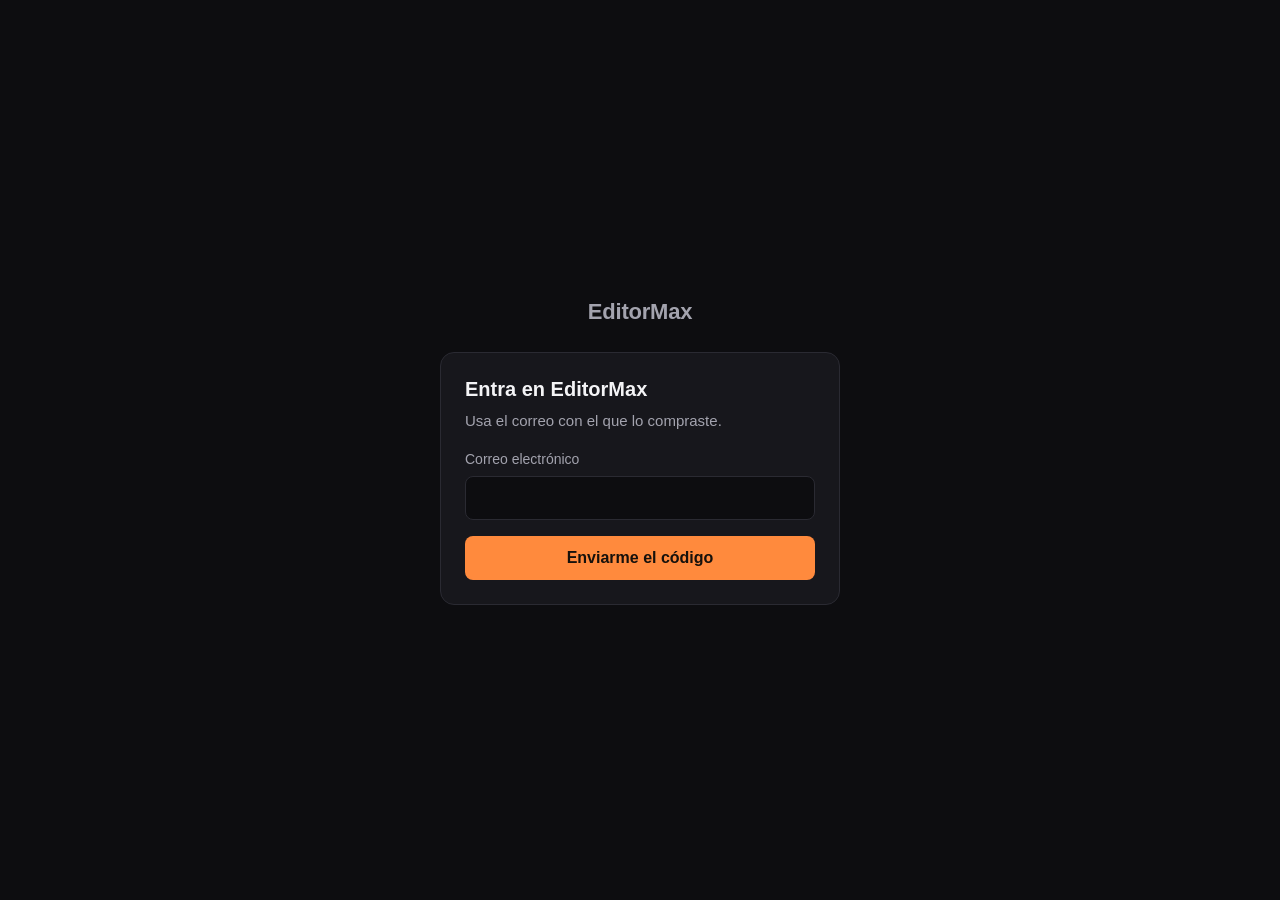
==== index.html @ 07908c7b "Página de entrada de EditorMax" ====
<!doctype html>
<html lang="es">
<head>
  <meta charset="utf-8">
  <meta name="viewport" content="width=device-width, initial-scale=1">
  <meta name="robots" content="noindex">
  <meta http-equiv="Content-Security-Policy" content="default-src 'none'; script-src 'self'; style-src 'self'; connect-src https://*.supabase.co; form-action 'none'; base-uri 'none'">
  <title>EditorMax · Entrar</title>
  <link rel="stylesheet" href="estilo.css">
</head>
<body>
<main>
  <p class="marca">EditorMax</p>

  <section id="cargando"><p role="status">Un momento…</p></section>

  <section id="correo" hidden>
    <h1>Entra en EditorMax</h1>
    <p>Usa el correo con el que lo compraste.</p>
    <form id="form-correo">
      <label for="email">Correo electrónico</label>
      <input id="email" type="email" autocomplete="email" required>
      <button id="enviar" type="submit">Enviarme el código</button>
    </form>
  </section>

  <section id="enviado" hidden>
    <h1>Revisa tu correo</h1>
    <p>Si <strong id="enviado-a"></strong> tiene acceso, te hemos enviado un código. Escríbelo aquí.</p>
    <form id="form-codigo">
      <label for="codigo">Código</label>
      <input id="codigo" type="text" inputmode="numeric" autocomplete="one-time-code" required>
      <button id="entrar-codigo" type="submit">Entrar</button>
    </form>
    <p id="codigo-error" class="aviso" role="alert" hidden></p>
  </section>

  <section id="autorizar" hidden>
    <h1>Autorizar <span id="app-nombre"></span></h1>
    <p>Conectará EditorMax con la cuenta <strong id="cuenta"></strong>.</p>
    <button id="autorizar-si" type="button">Autorizar</button>
    <button id="autorizar-no" class="secundario" type="button">Cancelar</button>
    <button id="cambiar" class="enlace" type="button">Usar otra cuenta</button>
  </section>

  <section id="listo" hidden>
    <h1>Ya estás dentro</h1>
    <p>Vuelve a Claude Code para seguir.</p>
  </section>

  <section id="error" hidden>
    <h1>No se ha podido conectar</h1>
    <p id="error-texto" role="alert"></p>
  </section>
</main>
<script src="vendor/supabase.js"></script>
<script src="config.js"></script>
<script src="app.js"></script>
</body>
</html>
---- estilo.css ----
:root { --fondo: #0d0d10; --panel: #17171c; --borde: #2a2a32; --texto: #f4f4f6; --suave: #a3a3ae; --acento: #ff8a3d; }
* { box-sizing: border-box; }
body { margin: 0; min-height: 100dvh; display: grid; place-items: center; padding: 24px 16px; background: var(--fondo); color: var(--texto); font: 16px/1.5 -apple-system, BlinkMacSystemFont, "Helvetica Neue", Arial, sans-serif; }
main { width: 100%; max-width: 400px; }
.marca { margin: 0 0 24px; text-align: center; font-size: 22px; font-weight: 700; letter-spacing: -.01em; }
section { background: var(--panel); border: 1px solid var(--borde); border-radius: 14px; padding: 24px; }
h1 { margin: 0 0 8px; font-size: 20px; line-height: 1.25; }
p { margin: 0 0 16px; color: var(--suave); font-size: 15px; }
p:last-child { margin-bottom: 0; }
strong { color: var(--texto); font-weight: 600; }
label { display: block; margin-bottom: 6px; font-size: 14px; color: var(--suave); }
input { width: 100%; padding: 12px; margin-bottom: 16px; border: 1px solid var(--borde); border-radius: 8px; background: var(--fondo); color: var(--texto); font-size: 16px; }
input:focus-visible, button:focus-visible { outline: 2px solid var(--acento); outline-offset: 2px; }
button { width: 100%; padding: 12px; border: 1px solid transparent; border-radius: 8px; background: var(--acento); color: #16110c; font-size: 16px; font-weight: 600; cursor: pointer; }
button:disabled { opacity: .6; cursor: default; }
button.secundario { margin-top: 8px; background: transparent; border-color: var(--borde); color: var(--texto); }
button.enlace { margin-top: 16px; padding: 0; background: none; color: var(--suave); font-size: 14px; font-weight: 400; text-decoration: underline; }
.aviso { padding: 12px; border: 1px solid var(--borde); border-radius: 8px; font-size: 14px; }
[hidden] { display: none !important; }
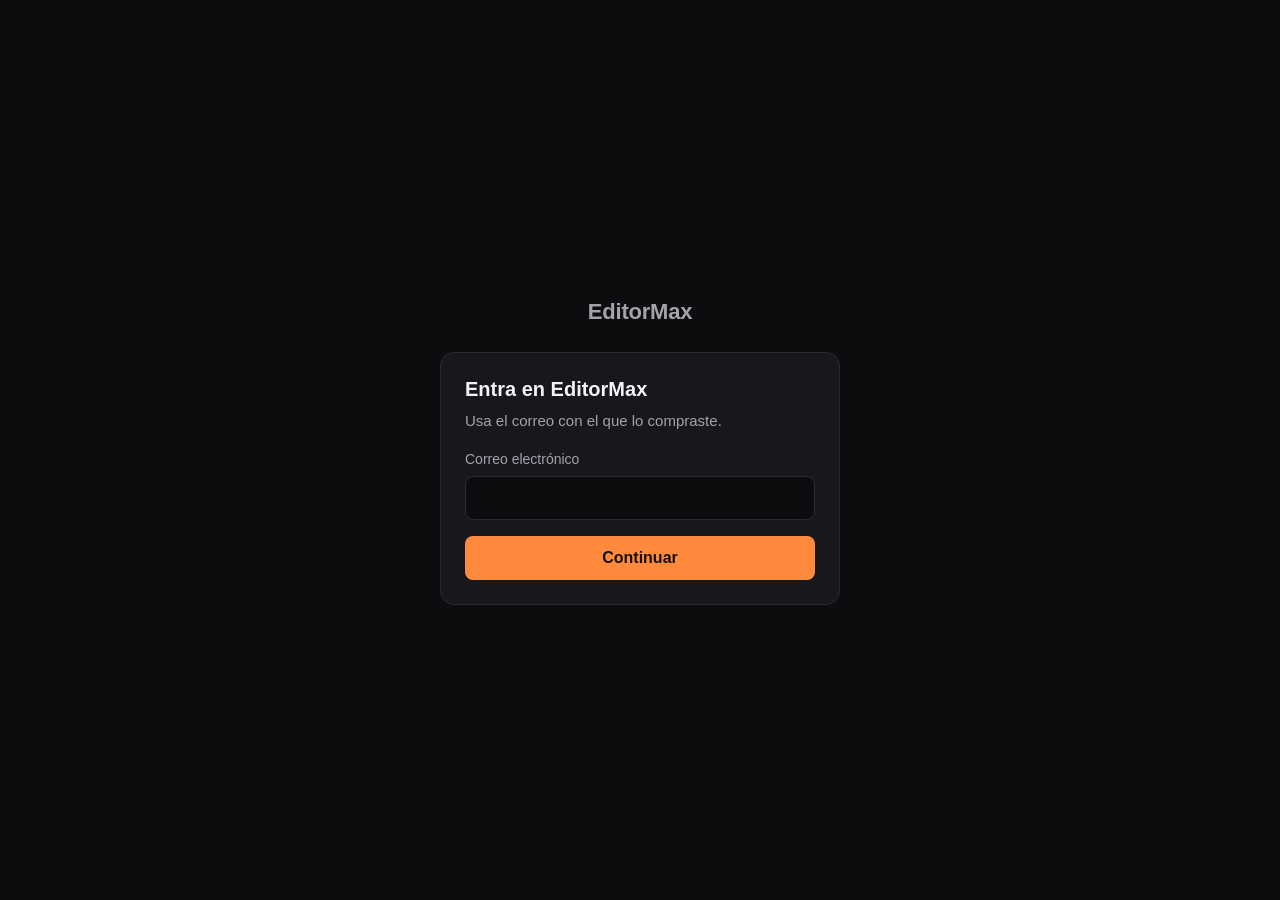
==== commit 3be34c23: "La página entra con el enlace del correo y retoma la autorización" ====
--- a/index.html
+++ b/index.html
@@ -17,22 +17,25 @@
   <section id="correo" hidden>
     <h1>Entra en EditorMax</h1>
     <p>Usa el correo con el que lo compraste.</p>
+    <p id="correo-aviso" class="aviso" role="alert" hidden></p>
     <form id="form-correo">
       <label for="email">Correo electrónico</label>
       <input id="email" type="email" autocomplete="email" required>
-      <button id="enviar" type="submit">Enviarme el código</button>
+      <button id="enviar" type="submit">Continuar</button>
     </form>
   </section>
 
   <section id="enviado" hidden>
     <h1>Revisa tu correo</h1>
-    <p>Si <strong id="enviado-a"></strong> tiene acceso, te hemos enviado un código. Escríbelo aquí.</p>
-    <form id="form-codigo">
+    <p id="enviado-enlace">Si <strong class="enviado-a"></strong> tiene acceso, te hemos enviado un enlace para entrar. Ábrelo en este ordenador.</p>
+    <p id="enviado-codigo" hidden>Si <strong class="enviado-a"></strong> tiene acceso, te hemos enviado un código. Escríbelo aquí.</p>
+    <form id="form-codigo" hidden>
       <label for="codigo">Código</label>
       <input id="codigo" type="text" inputmode="numeric" autocomplete="one-time-code" required>
       <button id="entrar-codigo" type="submit">Entrar</button>
     </form>
     <p id="codigo-error" class="aviso" role="alert" hidden></p>
+    <button id="con-codigo" class="enlace" type="button">Introducir un código</button>
   </section>
 
   <section id="autorizar" hidden>
@@ -44,8 +47,13 @@
   </section>
 
   <section id="listo" hidden>
-    <h1>Ya estás dentro</h1>
-    <p>Vuelve a Claude Code para seguir.</p>
+    <h1>Ya has entrado</h1>
+    <p>Vuelve a Claude Code y conecta EditorMax.</p>
+  </section>
+
+  <section id="otra" hidden>
+    <h1>Ya has entrado</h1>
+    <p>Sigue en la pestaña que se ha abierto desde el correo. Esta ya la puedes cerrar.</p>
   </section>
 
   <section id="error" hidden>
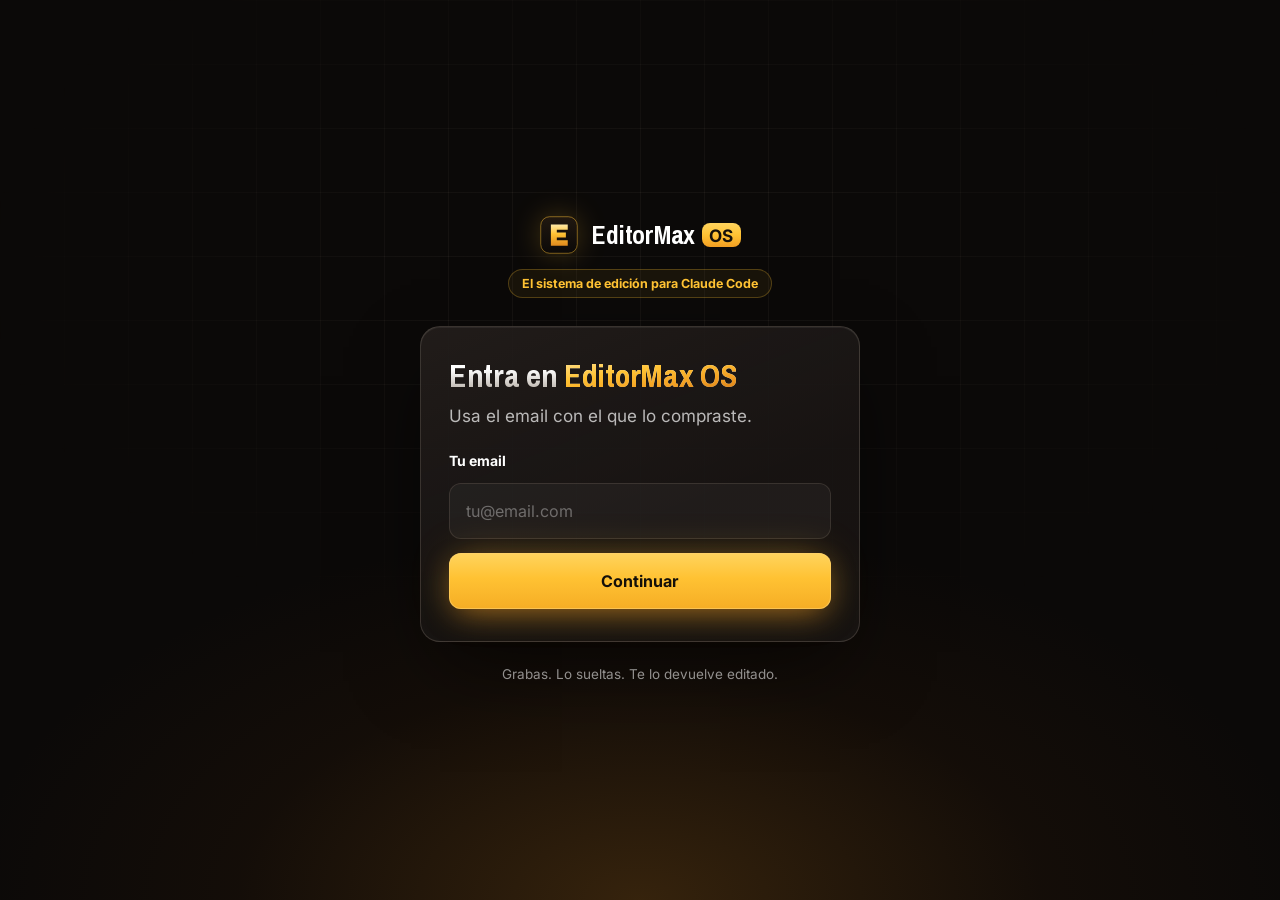
==== commit 4de7dd5d: "La entrada, con la marca de EditorMax OS" ====
--- a/index.html
+++ b/index.html
@@ -4,29 +4,43 @@
   <meta charset="utf-8">
   <meta name="viewport" content="width=device-width, initial-scale=1">
   <meta name="robots" content="noindex">
-  <meta http-equiv="Content-Security-Policy" content="default-src 'none'; script-src 'self'; style-src 'self'; connect-src https://*.supabase.co; form-action 'none'; base-uri 'none'">
-  <title>EditorMax · Entrar</title>
+  <meta name="theme-color" content="#0b0908">
+  <meta http-equiv="Content-Security-Policy" content="default-src 'none'; script-src 'self'; style-src 'self'; font-src 'self'; img-src 'self'; connect-src https://*.supabase.co; form-action 'none'; base-uri 'none'">
+  <title>EditorMax OS · Entrar</title>
+  <link rel="icon" type="image/svg+xml" href="icono.svg">
   <link rel="stylesheet" href="estilo.css">
 </head>
 <body>
 <main>
-  <p class="marca">EditorMax</p>
+  <div class="marca">
+    <svg class="marca-icono" viewBox="0 0 64 64" aria-hidden="true" focusable="false">
+      <defs>
+        <linearGradient id="marca-tinta" x1="0" y1="0" x2="0" y2="1"><stop offset="0" stop-color="#ffe9a8"/><stop offset=".45" stop-color="#ffc233"/><stop offset="1" stop-color="#e08a1e"/></linearGradient>
+        <linearGradient id="marca-fondo" x1="0" y1="0" x2="0" y2="1"><stop offset="0" stop-color="#211810"/><stop offset="1" stop-color="#0b0908"/></linearGradient>
+      </defs>
+      <rect x="2" y="2" width="60" height="60" rx="15" fill="url(#marca-fondo)"/>
+      <rect x="2.75" y="2.75" width="58.5" height="58.5" rx="14.25" fill="none" stroke="#ffc233" stroke-opacity=".5" stroke-width="1.5"/>
+      <path fill="url(#marca-tinta)" d="M19 15h27v8.5H28.5v4.5H43v8H28.5v4.5H46V49H19z"/>
+    </svg>
+    <span class="marca-nombre">EditorMax <span class="marca-os">OS</span></span>
+  </div>
+  <p class="lema">El sistema de edición para Claude Code</p>
 
   <section id="cargando"><p role="status">Un momento…</p></section>
 
   <section id="correo" hidden>
-    <h1>Entra en EditorMax</h1>
-    <p>Usa el correo con el que lo compraste.</p>
+    <h1>Entra en <span class="oro">EditorMax OS</span></h1>
+    <p>Usa el email con el que lo compraste.</p>
     <p id="correo-aviso" class="aviso" role="alert" hidden></p>
     <form id="form-correo">
-      <label for="email">Correo electrónico</label>
-      <input id="email" type="email" autocomplete="email" required>
+      <label for="email">Tu email</label>
+      <input id="email" type="email" inputmode="email" autocomplete="email" placeholder="tu@email.com" required>
       <button id="enviar" type="submit">Continuar</button>
     </form>
   </section>
 
   <section id="enviado" hidden>
-    <h1>Revisa tu correo</h1>
+    <h1>Revisa tu <span class="oro">correo</span></h1>
     <p id="enviado-enlace">Si <strong class="enviado-a"></strong> tiene acceso, te hemos enviado un enlace para entrar. Ábrelo en este ordenador.</p>
     <p id="enviado-codigo" hidden>Si <strong class="enviado-a"></strong> tiene acceso, te hemos enviado un código. Escríbelo aquí.</p>
     <form id="form-codigo" hidden>
@@ -39,20 +53,21 @@
   </section>
 
   <section id="autorizar" hidden>
-    <h1>Autorizar <span id="app-nombre"></span></h1>
-    <p>Conectará EditorMax con la cuenta <strong id="cuenta"></strong>.</p>
+    <h1>Autorizar <span id="app-nombre" class="oro"></span></h1>
+    <p class="con-cuenta">Conecta EditorMax OS con esta cuenta:</p>
+    <p class="cuenta"><strong id="cuenta"></strong></p>
     <button id="autorizar-si" type="button">Autorizar</button>
     <button id="autorizar-no" class="secundario" type="button">Cancelar</button>
     <button id="cambiar" class="enlace" type="button">Usar otra cuenta</button>
   </section>
 
   <section id="listo" hidden>
-    <h1>Ya has entrado</h1>
+    <h1>Ya has <span class="oro">entrado</span></h1>
     <p>Vuelve a Claude Code y conecta EditorMax.</p>
   </section>
 
   <section id="otra" hidden>
-    <h1>Ya has entrado</h1>
+    <h1>Ya has <span class="oro">entrado</span></h1>
     <p>Sigue en la pestaña que se ha abierto desde el correo. Esta ya la puedes cerrar.</p>
   </section>
 
@@ -60,6 +75,8 @@
     <h1>No se ha podido conectar</h1>
     <p id="error-texto" role="alert"></p>
   </section>
+
+  <p class="pie">Grabas. Lo sueltas. Te lo devuelve editado.</p>
 </main>
 <script src="vendor/supabase.js"></script>
 <script src="config.js"></script>
--- a/estilo.css
+++ b/estilo.css
@@ -1,19 +1,114 @@
-:root { --fondo: #0d0d10; --panel: #17171c; --borde: #2a2a32; --texto: #f4f4f6; --suave: #a3a3ae; --acento: #ff8a3d; }
+/* La entrada de EditorMax OS, con la marca de su página de venta: negro cálido, luz ámbar que sube desde abajo, Archivo estrecho en los titulares e Inter
+   en el texto. Todo en un fichero y sin estilos en línea (la página no los admite). Lo único que se mueve es el botón al pasar por encima, y solo su transform. */
+@font-face { font-family: "Archivo Narrow"; font-weight: 700; font-display: swap; src: url("fonts/ArchivoNarrow-700-latin.woff2") format("woff2"); }
+@font-face { font-family: "Inter"; font-weight: 400; font-display: swap; src: url("fonts/Inter-400-latin.woff2") format("woff2"); }
+@font-face { font-family: "Inter"; font-weight: 700; font-display: swap; src: url("fonts/Inter-700-latin.woff2") format("woff2"); }
+
+:root {
+  color-scheme: dark;
+  --bg: #0b0908; --bg-deep: #070605; --panel: #141110;
+  --line: rgba(255, 236, 214, 0.08); --line-strong: rgba(255, 236, 214, 0.15);
+  --ink: #ffffff; --ink-dim: rgba(255, 255, 255, 0.7); --ink-mute: rgba(255, 255, 255, 0.55);
+  --amber-light: #ffc233; --amber: #e08a1e; --amber-deep: #7a3e08; --ink-deep: #14100a;
+  --rim: rgba(255, 194, 51, 0.26);
+  --sans: "Inter", ui-sans-serif, system-ui, -apple-system, "Segoe UI", sans-serif;
+  --display: "Archivo Narrow", "Inter", ui-sans-serif, system-ui, sans-serif;
+  --ease: cubic-bezier(0.25, 1, 0.5, 1);
+}
 * { box-sizing: border-box; }
-body { margin: 0; min-height: 100dvh; display: grid; place-items: center; padding: 24px 16px; background: var(--fondo); color: var(--texto); font: 16px/1.5 -apple-system, BlinkMacSystemFont, "Helvetica Neue", Arial, sans-serif; }
-main { width: 100%; max-width: 400px; }
-.marca { margin: 0 0 24px; text-align: center; font-size: 22px; font-weight: 700; letter-spacing: -.01em; }
-section { background: var(--panel); border: 1px solid var(--borde); border-radius: 14px; padding: 24px; }
-h1 { margin: 0 0 8px; font-size: 20px; line-height: 1.25; }
-p { margin: 0 0 16px; color: var(--suave); font-size: 15px; }
+html { background: var(--bg); }
+body {
+  position: relative; margin: 0; min-height: 100dvh; display: grid; place-items: center; padding: 40px 16px;
+  background:
+    radial-gradient(70% 55% at 50% 100%, rgba(224, 138, 30, 0.2), rgba(122, 62, 8, 0.08) 45%, transparent 75%),
+    var(--bg);
+  color: var(--ink); font: 400 17px/1.6 var(--sans); -webkit-font-smoothing: antialiased; -moz-osx-font-smoothing: grayscale;
+}
+/* la rejilla del taller, arriba y desvanecida: nunca papel pintado */
+body::before {
+  content: ""; position: absolute; inset: 0; pointer-events: none;
+  background-image: linear-gradient(rgba(255, 236, 214, 0.045) 1px, transparent 1px), linear-gradient(90deg, rgba(255, 236, 214, 0.045) 1px, transparent 1px);
+  background-size: 64px 64px;
+  -webkit-mask-image: radial-gradient(ellipse 70% 60% at 50% 30%, #000 20%, transparent 75%);
+          mask-image: radial-gradient(ellipse 70% 60% at 50% 30%, #000 20%, transparent 75%);
+}
+main { position: relative; width: 100%; max-width: 440px; }
+
+/* la marca: el icono de EditorMax OS y su nombre, como en la app y en la página de venta */
+.marca { display: flex; align-items: center; justify-content: center; gap: 12px; margin: 0 0 14px; }
+.marca-icono { width: 40px; height: 40px; flex: none; filter: drop-shadow(0 0 14px rgba(255, 194, 51, 0.22)); }
+.marca-nombre { display: inline-flex; align-items: center; font: 700 26px/1 var(--display); letter-spacing: -0.01em; color: var(--ink); }
+.marca-os {
+  margin-left: 7px; padding: 4px 7px 3px; border-radius: 8px; font: 700 0.66em/1 var(--sans); letter-spacing: 0.01em;
+  background: linear-gradient(180deg, #ffd45e, var(--amber-light) 50%, #f29e22); color: var(--ink-deep);
+}
+.lema {
+  width: fit-content; margin: 0 auto 28px; padding: 5px 13px; border: 1px solid var(--rim); border-radius: 999px;
+  background: rgba(255, 194, 51, 0.06); color: var(--amber-light); font: 700 12.5px/1.4 var(--sans); text-align: center;
+}
+
+/* la tarjeta: cristal sin desenfoque (lleva un campo de texto) */
+section {
+  padding: 32px 28px; border: 1px solid var(--line-strong); border-radius: 20px;
+  background: linear-gradient(158deg, rgba(255, 236, 214, 0.06), rgba(255, 236, 214, 0.015) 60%), rgba(20, 17, 16, 0.9);
+  box-shadow: 0 30px 80px -20px rgba(0, 0, 0, 0.7), inset 0 1px 0 rgba(255, 255, 255, 0.06);
+}
+h1 { margin: 0 0 10px; font: 700 32px/1.05 var(--display); letter-spacing: -0.01em; text-wrap: balance; color: var(--ink); }
+.oro { color: var(--amber-light); }
+@supports ((-webkit-background-clip: text) or (background-clip: text)) {
+  h1 { background: linear-gradient(180deg, #ffffff 30%, rgba(255, 244, 230, 0.66) 100%); -webkit-background-clip: text; background-clip: text; -webkit-text-fill-color: transparent; }
+  .oro { background: linear-gradient(172deg, #ffe9a8 0%, #ffc233 40%, #f29e22 70%, #c96f12 100%); -webkit-background-clip: text; background-clip: text; -webkit-text-fill-color: transparent; }
+}
+p { margin: 0 0 20px; color: var(--ink-dim); text-wrap: pretty; }
 p:last-child { margin-bottom: 0; }
-strong { color: var(--texto); font-weight: 600; }
-label { display: block; margin-bottom: 6px; font-size: 14px; color: var(--suave); }
-input { width: 100%; padding: 12px; margin-bottom: 16px; border: 1px solid var(--borde); border-radius: 8px; background: var(--fondo); color: var(--texto); font-size: 16px; }
-input:focus-visible, button:focus-visible { outline: 2px solid var(--acento); outline-offset: 2px; }
-button { width: 100%; padding: 12px; border: 1px solid transparent; border-radius: 8px; background: var(--acento); color: #16110c; font-size: 16px; font-weight: 600; cursor: pointer; }
-button:disabled { opacity: .6; cursor: default; }
-button.secundario { margin-top: 8px; background: transparent; border-color: var(--borde); color: var(--texto); }
-button.enlace { margin-top: 16px; padding: 0; background: none; color: var(--suave); font-size: 14px; font-weight: 400; text-decoration: underline; }
-.aviso { padding: 12px; border: 1px solid var(--borde); border-radius: 8px; font-size: 14px; }
+strong { color: var(--ink); font-weight: 700; overflow-wrap: anywhere; }
+label { display: block; margin-bottom: 10px; font-size: 14px; font-weight: 700; color: var(--ink); }
+input {
+  width: 100%; height: 56px; margin-bottom: 14px; padding: 0 16px; border: 1px solid var(--line-strong); border-radius: 12px;
+  background: rgba(255, 255, 255, 0.04); background-clip: padding-box; color: var(--ink); font: 400 16px/1 var(--sans); appearance: none;
+  transition: border-color 200ms var(--ease), background-color 200ms var(--ease), box-shadow 200ms var(--ease);
+}
+input::placeholder { color: rgba(255, 255, 255, 0.35); }
+input:focus { outline: none; border-color: var(--amber-light); background-color: rgba(255, 255, 255, 0.06); box-shadow: 0 0 0 3px rgba(255, 194, 51, 0.16); }
+button:focus-visible { outline: 2px solid var(--amber-light); outline-offset: 3px; }
+
+/* el botón: ámbar iluminado desde arriba, con su brillo que cruza al pasar */
+button {
+  position: relative; isolation: isolate; overflow: hidden; width: 100%; height: 56px; padding: 0 20px; border: 0; border-radius: 12px; cursor: pointer;
+  background: linear-gradient(180deg, #ffd45e 0%, var(--amber-light) 45%, #f5ad25 100%); color: var(--ink-deep); font: 700 16px/1 var(--sans);
+  box-shadow: 0 0 0 1px rgba(255, 210, 110, 0.6) inset, 0 10px 30px -8px rgba(224, 138, 30, 0.55), 0 0 40px -6px rgba(255, 194, 51, 0.35);
+  transition: transform 220ms var(--ease);
+}
+button::before {
+  content: ""; position: absolute; inset: 0; z-index: -1; transform: translateX(-120%);
+  background: linear-gradient(115deg, transparent 20%, rgba(255, 255, 255, 0.55) 50%, transparent 80%); transition: transform 900ms cubic-bezier(0.16, 1, 0.3, 1);
+}
+button:hover { transform: translateY(-2px); }
+button:hover::before { transform: translateX(120%); }
+button:active { transform: translateY(0); }
+button:disabled { opacity: 0.55; cursor: default; transform: none; }
+button:disabled::before { display: none; }
+button.secundario {
+  margin-top: 10px; background: rgba(255, 255, 255, 0.03); color: var(--ink); box-shadow: 0 0 0 1px var(--line-strong) inset; font-weight: 700;
+}
+button.secundario::before, button.enlace::before { display: none; }
+button.secundario:hover { transform: none; background: rgba(255, 255, 255, 0.07); }
+button.enlace {
+  display: block; width: auto; height: auto; margin: 18px auto 0; padding: 4px 6px; border-radius: 6px; background: none; box-shadow: none;
+  color: var(--ink-mute); font: 400 14px/1.4 var(--sans); text-decoration: underline; text-underline-offset: 3px;
+}
+button.enlace:hover { transform: none; color: var(--ink); }
+
+/* un aviso: borde y tinte ámbar, nunca un relleno */
+.aviso {
+  margin: 0 0 20px; padding: 12px 14px; border: 1px solid var(--rim); border-radius: 12px; font-size: 14.5px; line-height: 1.5; color: var(--ink);
+  background: linear-gradient(158deg, rgba(224, 138, 30, 0.14), rgba(122, 62, 8, 0.08) 58%, rgba(20, 17, 16, 0.5));
+}
+form + .aviso { margin-top: 4px; }
+.con-cuenta { margin-bottom: 8px; }
+.cuenta { margin-bottom: 22px; padding: 12px 14px; border: 1px solid var(--line-strong); border-radius: 12px; background: rgba(255, 255, 255, 0.04); font-size: 16px; line-height: 1.4; }
+.pie { margin: 22px 0 0; text-align: center; font-size: 13.5px; color: var(--ink-mute); }
+
 [hidden] { display: none !important; }
+@media (max-width: 420px) { section { padding: 28px 20px; } h1 { font-size: 29px; } .marca-nombre { font-size: 24px; } }
+@media (prefers-reduced-motion: reduce) { button, button::before, input { transition: none; } button:hover { transform: none; } }
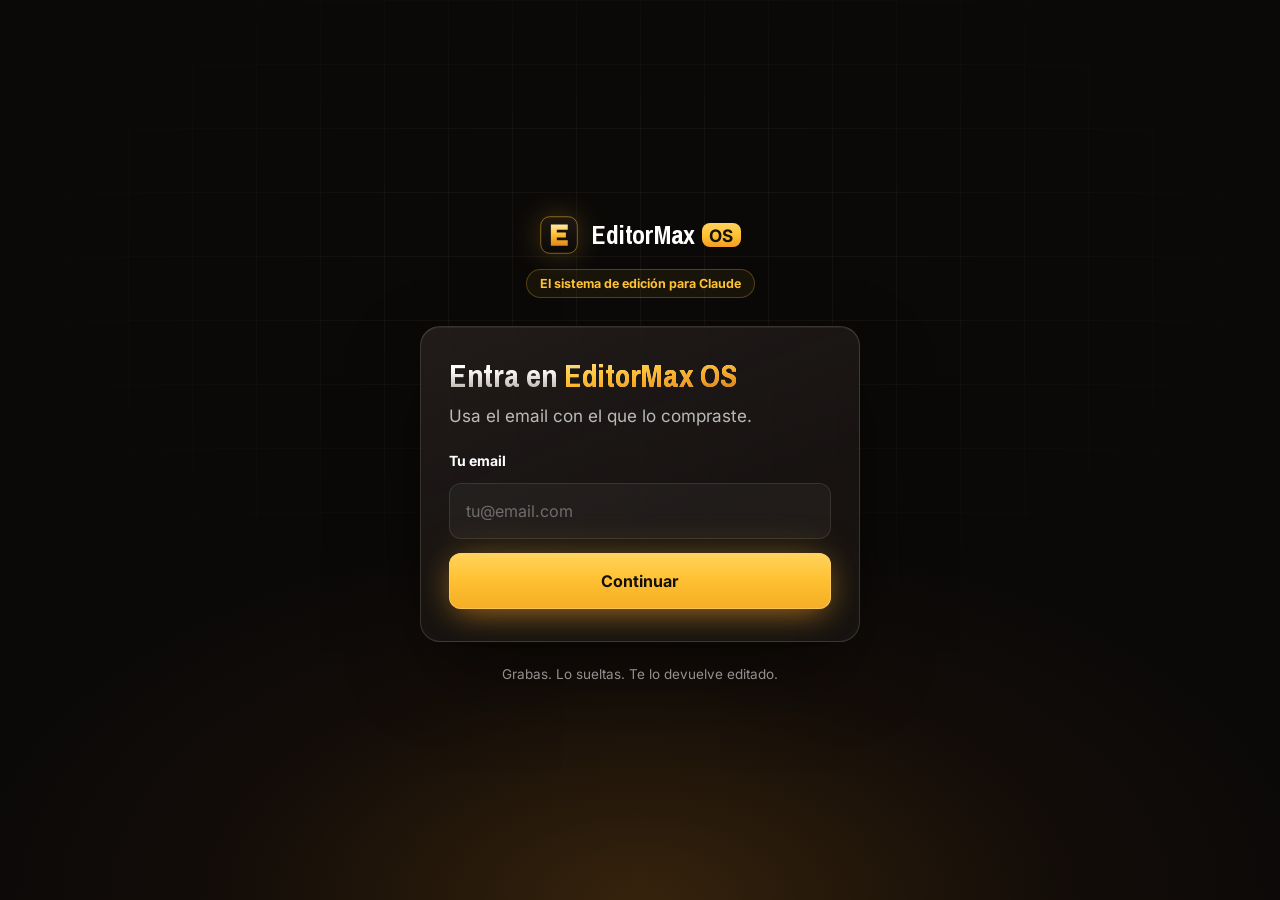
==== commit 44309a90: "La entrada admite la vuelta a Claude (conector de la app) y no ofrece un código que el correo no tra" ====
--- a/index.html
+++ b/index.html
@@ -24,7 +24,7 @@
     </svg>
     <span class="marca-nombre">EditorMax <span class="marca-os">OS</span></span>
   </div>
-  <p class="lema">El sistema de edición para Claude Code</p>
+  <p class="lema">El sistema de edición para Claude</p>
 
   <section id="cargando"><p role="status">Un momento…</p></section>
 
@@ -56,6 +56,7 @@
     <h1>Autorizar <span id="app-nombre" class="oro"></span></h1>
     <p class="con-cuenta">Conecta EditorMax OS con esta cuenta:</p>
     <p class="cuenta"><strong id="cuenta"></strong></p>
+    <p class="solo-si">Autoriza solo si acabas de conectar EditorMax en tu Claude.</p>
     <button id="autorizar-si" type="button">Autorizar</button>
     <button id="autorizar-no" class="secundario" type="button">Cancelar</button>
     <button id="cambiar" class="enlace" type="button">Usar otra cuenta</button>
@@ -63,7 +64,7 @@
 
   <section id="listo" hidden>
     <h1>Ya has <span class="oro">entrado</span></h1>
-    <p>Vuelve a Claude Code y conecta EditorMax.</p>
+    <p>Vuelve a Claude y conecta EditorMax.</p>
   </section>
 
   <section id="otra" hidden>
--- a/estilo.css
+++ b/estilo.css
@@ -107,6 +107,8 @@
 form + .aviso { margin-top: 4px; }
 .con-cuenta { margin-bottom: 8px; }
 .cuenta { margin-bottom: 22px; padding: 12px 14px; border: 1px solid var(--line-strong); border-radius: 12px; background: rgba(255, 255, 255, 0.04); font-size: 16px; line-height: 1.4; }
+.cuenta:has(+ .solo-si) { margin-bottom: 10px; }
+.solo-si { margin: 0 0 20px; font-size: 13.5px; line-height: 1.45; color: var(--ink-mute); }
 .pie { margin: 22px 0 0; text-align: center; font-size: 13.5px; color: var(--ink-mute); }
 
 [hidden] { display: none !important; }
